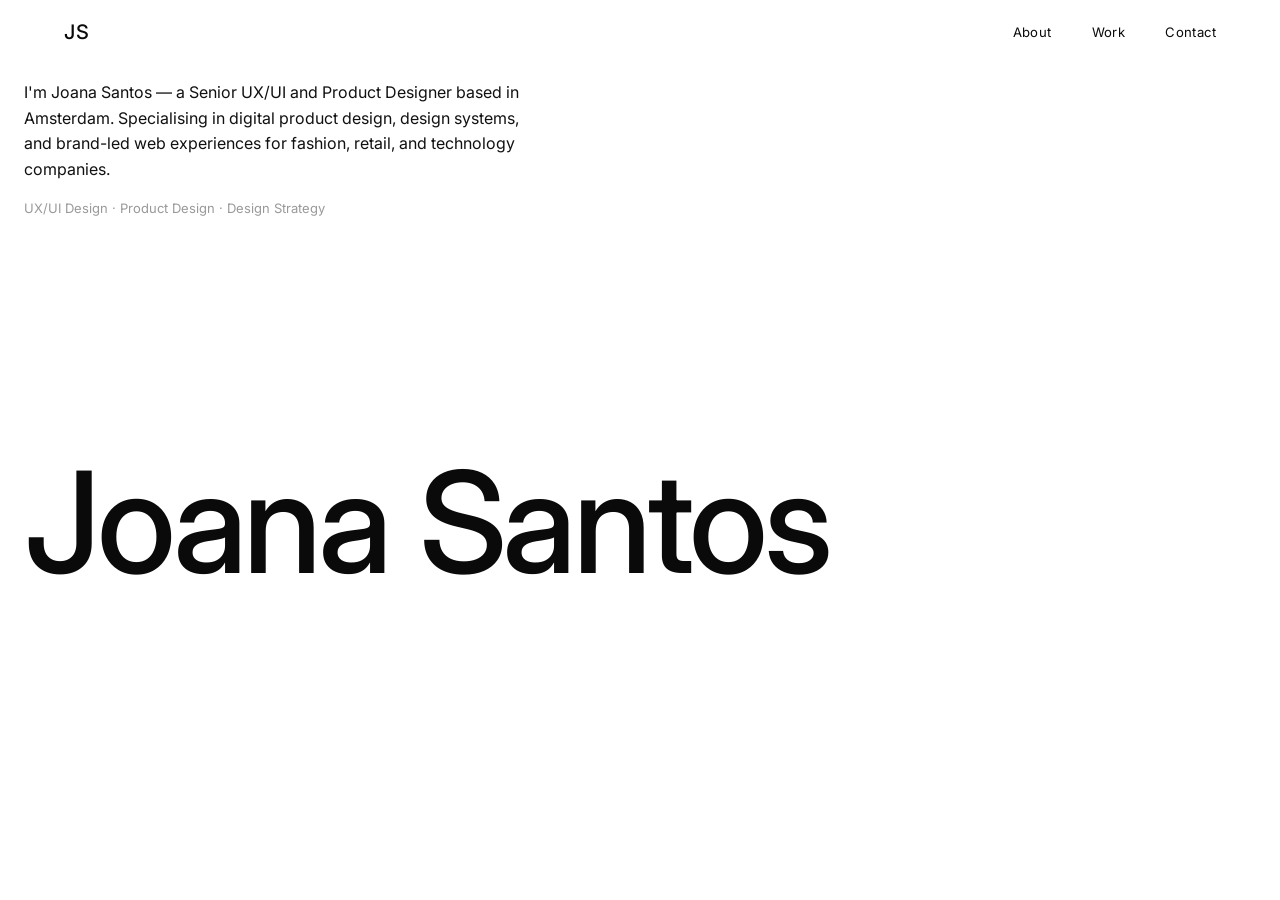
==== index.html @ a2ce0655 "Add files via upload" ====
<!DOCTYPE html>
<html lang="en">
<head>
  <meta charset="UTF-8" />
  <meta name="viewport" content="width=device-width, initial-scale=1.0" />
  <title>Joana Santos — UX/UI & Product Designer</title>
  <meta name="description" content="Senior UX/UI & Product Designer based in Amsterdam. Specialising in UX design, product design, and design systems." />
  <link rel="preconnect" href="https://fonts.googleapis.com" />
  <link rel="preconnect" href="https://fonts.gstatic.com" crossorigin />
  <link href="https://fonts.googleapis.com/css2?family=Inter:wght@300;400;500;600;700&display=swap" rel="stylesheet" />
  <link rel="stylesheet" href="style.css" />
</head>
<body>

  <!-- NAV -->
  <nav class="nav" id="nav" role="navigation" aria-label="Main navigation">
    <div class="nav__inner">
      <a href="#" class="nav__logo" aria-label="Joana Santos — home">JS</a>
      <button class="nav__hamburger" id="hamburger" aria-label="Toggle menu" aria-expanded="false" aria-controls="nav-links">
        <span></span>
        <span></span>
      </button>
      <ul class="nav__links" id="nav-links" role="list">
        <li><a href="about.html" class="nav__link">About</a></li>
        <li><a href="work.html" class="nav__link">Work</a></li>
        <li><a href="contact.html" class="nav__link">Contact</a></li>
      </ul>
    </div>
  </nav>

  <!-- Mobile overlay -->
  <div class="nav__overlay" id="nav-overlay" aria-hidden="true"></div>

  <!-- HERO -->
  <section class="hero" id="hero">
    <div class="hero__top">
      <p class="hero__desc">I'm Joana Santos — a Senior UX/UI and Product Designer based in Amsterdam. Specialising in digital product design, design systems, and brand-led web experiences for fashion, retail, and technology companies.</p>
      <p class="hero__roles">UX/UI Design · Product Design · Design Strategy</p>
    </div>
    <h1 class="hero__name">Joana Santos</h1>
  </section>





  <div style="padding: 3rem var(--gutter); max-width: var(--max-w); margin: 0 auto;">
  </div>

  <script src="script.js"></script>
</body>
</html>
---- style.css ----
/* ============================================================
   JOANA SANTOS — PORTFOLIO
   Kanso-inspired editorial design
   ============================================================ */

/* ------------------------------------------------------------
   CUSTOM PROPERTIES
------------------------------------------------------------ */
:root {
  --bg:        #FFFFFF;
  --bg-alt:    #F5F3EE;
  --text:      #0A0A0A;
  --muted:     #6B6862;
  --border:    #E0DDD8;

  --sans:      'Inter', sans-serif;

  --nav-h:     64px;
  --max-w:     1280px;
  --gutter:    clamp(1.25rem, 5vw, 4rem);

  --ease-out:  cubic-bezier(0.22, 1, 0.36, 1);
}

/* ------------------------------------------------------------
   RESET
------------------------------------------------------------ */
*, *::before, *::after {
  box-sizing: border-box;
  margin: 0;
  padding: 0;
}

html {
  scroll-behavior: smooth;
  scroll-padding-top: var(--nav-h);
  font-family: 'Inter', sans-serif;
}

body {
  background: var(--bg);
  color: var(--text);
  font-family: 'Inter', sans-serif;
  font-size: 1rem;
  font-weight: 400;
  line-height: 1.6;
  -webkit-font-smoothing: antialiased;
  -moz-osx-font-smoothing: grayscale;
  overflow-x: hidden;
}

a {
  color: inherit;
  text-decoration: none;
}

img,
svg {
  display: block;
}

button {
  cursor: pointer;
  font-family: inherit;
}

ul {
  list-style: none;
}

/* ------------------------------------------------------------
   LAYOUT UTILS
------------------------------------------------------------ */
.section-inner {
  max-width: var(--max-w);
  margin: 0 auto;
  padding-left: var(--gutter);
  padding-right: var(--gutter);
}

.eyebrow {
  display: block;
  font-size: 0.675rem;
  font-weight: 400;
  letter-spacing: 0.16em;
  text-transform: uppercase;
  color: var(--muted);
  margin-bottom: 1.5rem;
}

/* ------------------------------------------------------------
   FADE-IN SCROLL ANIMATIONS
------------------------------------------------------------ */
.fade-in {
  opacity: 0;
  transform: translateY(28px);
  transition:
    opacity  0.75s var(--ease-out),
    transform 0.75s var(--ease-out);
  will-change: opacity, transform;
}

.fade-in.is-visible {
  opacity: 1;
  transform: translateY(0);
}

/* ------------------------------------------------------------
   NAV
------------------------------------------------------------ */
.nav {
  position: fixed;
  inset: 0 0 auto 0;
  z-index: 200;
  height: var(--nav-h);
  background: rgba(255, 255, 255, 0.88);
  backdrop-filter: blur(16px);
  -webkit-backdrop-filter: blur(16px);
  border-bottom: 1px solid transparent;
  transition: border-color 0.3s ease;
}

.nav.is-scrolled {
  border-bottom-color: var(--border);
}

.nav__inner {
  max-width: var(--max-w);
  margin: 0 auto;
  padding: 0 var(--gutter);
  height: 100%;
  display: flex;
  align-items: center;
  justify-content: space-between;
}

/* Logo */
.nav__logo {
  font-family: 'Inter', sans-serif;
  font-size: 1.25rem;
  font-weight: 500;
  letter-spacing: 0.04em;
  color: var(--text);
  flex-shrink: 0;
  transition: opacity 0.2s ease;
}
.nav__logo:hover { opacity: 0.5; }

/* Desktop links */
.nav__links {
  display: flex;
  align-items: center;
  gap: 2.5rem;
}

.nav__link {
  font-size: 0.82rem;
  font-weight: 400;
  letter-spacing: 0.03em;
  color: var(--text);
  position: relative;
  padding-bottom: 3px;
}

.nav__link::after {
  content: '';
  position: absolute;
  bottom: 0;
  left: 0;
  width: 0;
  height: 1px;
  background: currentColor;
  transition: width 0.35s var(--ease-out);
}
.nav__link:hover::after { width: 100%; }

/* Hamburger */
.nav__hamburger {
  display: none;
  flex-direction: column;
  justify-content: center;
  gap: 6px;
  background: none;
  border: none;
  padding: 8px;
  margin-right: -8px;
  z-index: 201;
}

.nav__hamburger span {
  display: block;
  width: 22px;
  height: 1px;
  background: var(--text);
  transition: transform 0.35s var(--ease-out), opacity 0.2s ease;
  transform-origin: center;
}

.nav__hamburger.is-open span:nth-child(1) {
  transform: translateY(3.5px) rotate(45deg);
}
.nav__hamburger.is-open span:nth-child(2) {
  transform: translateY(-3.5px) rotate(-45deg);
}

/* Mobile overlay */
.nav__overlay {
  display: none;
  position: fixed;
  inset: 0;
  background: rgba(10, 10, 10, 0.3);
  backdrop-filter: blur(2px);
  z-index: 198;
  opacity: 0;
  transition: opacity 0.35s ease;
}
.nav__overlay.is-visible {
  opacity: 1;
}

/* ------------------------------------------------------------
   HERO
------------------------------------------------------------ */
.hero {
  min-height: auto;
  padding: 80px 24px 40px 24px;
  display: flex;
  flex-direction: column;
  justify-content: space-between;
  gap: 0;
}

.hero__top {
  align-self: flex-start;
}

.hero__desc {
  max-width: 520px;
  font-size: 16px;
  font-weight: 400;
  color: #111111;
  line-height: 1.6;
}

.hero__roles {
  font-size: 13px;
  font-weight: 400;
  color: #999999;
  margin-top: 16px;
}

.hero__name {
  align-self: flex-start;
  font-family: 'Inter', sans-serif;
  font-size: clamp(60px, 11vw, 150px);
  font-weight: 500;
  line-height: 0.9;
  letter-spacing: -0.03em;
  color: #0A0A0A;
  margin: 0;
  margin-top: 240px;
}




/* ------------------------------------------------------------
   WORK
------------------------------------------------------------ */
.work {
  background: #FFFFFF;
}

.work-grid {
  display: grid;
  grid-template-columns: 1fr 1fr;
  gap: 0;
}

.work-item {
  position: relative;
  aspect-ratio: 4 / 3;
  overflow: hidden;
  cursor: pointer;
}

.work-item--featured {
  grid-column: 1 / -1;
  aspect-ratio: 16 / 7;
}

.work-placeholder {
  width: 100%;
  height: 100%;
}

.work-img {
  position: absolute;
  inset: 0;
  width: 100%;
  height: 100%;
  object-fit: cover;
}

.work-overlay {
  position: absolute;
  inset: 0;
  background: rgba(0, 0, 0, 0.5);
  display: flex;
  flex-direction: column;
  align-items: center;
  justify-content: center;
  gap: 8px;
  opacity: 0;
  transition: opacity 0.3s ease;
}

.work-item:hover .work-overlay {
  opacity: 1;
}

.work-title {
  font-family: 'Inter', sans-serif;
  font-size: 24px;
  font-weight: 500;
  color: #ffffff;
}

.work-meta {
  font-family: 'Inter', sans-serif;
  font-size: 13px;
  font-weight: 400;
  color: rgba(255, 255, 255, 0.7);
}

/* ------------------------------------------------------------
   FOOTER
------------------------------------------------------------ */
.footer {
  background: var(--text);
  color: var(--bg);
  padding: clamp(5rem, 10vw, 10rem) 0 clamp(2rem, 4vw, 3rem);
}

.footer__top {
  display: flex;
  justify-content: space-between;
  align-items: flex-end;
  gap: 2rem;
  flex-wrap: wrap;
  padding-bottom: clamp(3rem, 5vw, 5rem);
  border-bottom: 1px solid rgba(255,255,255,0.1);
  margin-bottom: 2.5rem;
}

.footer__heading {
  font-family: 'Inter', sans-serif;
  font-size: clamp(3.5rem, 9vw, 10rem);
  font-weight: 500;
  line-height: 0.9;
  letter-spacing: -0.03em;
  color: var(--bg);
}

.footer__heading em {
  font-style: normal;
  opacity: 0.4;
}

.footer__email {
  font-size: clamp(0.85rem, 1.1vw, 1rem);
  font-weight: 400;
  color: rgba(255,255,255,0.55);
  border-bottom: 1px solid rgba(255,255,255,0.2);
  padding-bottom: 4px;
  transition: color 0.25s ease, border-color 0.25s ease;
  white-space: nowrap;
  align-self: flex-end;
}

.footer__email:hover {
  color: var(--bg);
  border-bottom-color: var(--bg);
}

.footer__bottom {
  display: flex;
  justify-content: space-between;
  align-items: center;
  gap: 1rem;
}

.footer__wordmark {
  font-family: 'Inter', sans-serif;
  font-size: 1rem;
  font-weight: 500;
  color: var(--bg);
}

.footer__contact {
  display: flex;
  gap: 1.5rem;
}

.footer__contact-link {
  font-size: 14px;
  font-weight: 400;
  color: inherit;
  text-decoration: none;
}

.footer__contact-link:hover {
  text-decoration: underline;
}

.footer__copy {
  font-size: 0.72rem;
  color: rgba(255,255,255,0.3);
  letter-spacing: 0.06em;
}

/* ------------------------------------------------------------
   CASE STUDY — VISUAL GALLERY COMPONENTS
   Used across all project case study pages
------------------------------------------------------------ */

/* Hero figure — replaces plain colour div once images are ready */
.cs-hero-fig {
  width: 100%;
  aspect-ratio: 16 / 7;
  overflow: hidden;
  margin-bottom: clamp(4rem, 8vw, 7rem);
  background: var(--bg-alt);
}
.cs-hero-fig img {
  width: 100%;
  height: 100%;
  object-fit: cover;
  display: block;
}

/* Full-bleed visual — sits outside any section-inner */
.cs-vis-full {
  width: 100%;
  overflow: hidden;
  margin: clamp(3.5rem, 7vw, 6rem) 0;
  background: var(--bg-alt);
}
.cs-vis-full img {
  width: 100%;
  height: auto;
  display: block;
  min-height: 400px;
  object-fit: cover;
}

/* Wide visual — inside section-inner but outside cs-body (up to ~1280px) */
.cs-vis-wide {
  overflow: hidden;
  margin-top: clamp(3rem, 6vw, 5rem);
  background: var(--bg-alt);
}
.cs-vis-wide img {
  width: 100%;
  height: auto;
  display: block;
  min-height: 300px;
  object-fit: cover;
}

/* 2-column pair */
.cs-vis-pair {
  display: grid;
  grid-template-columns: 1fr 1fr;
  gap: 12px;
  margin-top: clamp(3rem, 6vw, 5rem);
}
.cs-vis-pair figure {
  background: var(--bg-alt);
  overflow: hidden;
}
.cs-vis-pair figure img {
  width: 100%;
  height: 100%;
  aspect-ratio: 16 / 10;
  display: block;
  object-fit: cover;
}

/* 3-column trio */
.cs-vis-trio {
  display: grid;
  grid-template-columns: 1fr 1fr 1fr;
  gap: 12px;
  margin: clamp(3rem, 6vw, 5rem) 0;
}
.cs-vis-trio figure {
  background: var(--bg-alt);
  overflow: hidden;
}
.cs-vis-trio figure img {
  width: 100%;
  height: auto;
  display: block;
  min-height: 280px;
  object-fit: cover;
}

/* Caption */
.cs-vis-caption {
  font-size: 0.72rem;
  color: var(--muted);
  letter-spacing: 0.02em;
  margin-top: 0.5rem;
  line-height: 1.5;
}

/* ------------------------------------------------------------
   RESPONSIVE — TABLET (≤ 900px)
------------------------------------------------------------ */

/* ------------------------------------------------------------
   RESPONSIVE — MOBILE (≤ 680px)
------------------------------------------------------------ */
@media (max-width: 680px) {

  /* Visual gallery — stack on mobile */
  .cs-vis-pair,
  .cs-vis-trio {
    grid-template-columns: 1fr;
    gap: 8px;
  }

  /* NAV — logo left, hamburger right */
  .nav__hamburger {
    display: flex;
  }

  .nav__links {
    position: fixed;
    inset: 0 0 0 auto;
    width: min(300px, 85vw);
    height: 100%;
    background: var(--bg);
    border-left: 1px solid var(--border);
    flex-direction: column;
    align-items: flex-start;
    justify-content: center;
    padding: 2.5rem 2rem;
    gap: 1.75rem;
    transform: translateX(100%);
    transition: transform 0.4s var(--ease-out);
    z-index: 199;
    overflow-y: auto;
  }

  .nav__links.is-open {
    transform: translateX(0);
  }

  .nav__overlay {
    display: block;
  }

  .nav__link {
    font-family: 'Inter', sans-serif;
    font-size: 1.75rem;
    font-weight: 400;
    letter-spacing: -0.01em;
    line-height: 1.1;
  }

  .nav__link::after {
    display: none;
  }

  /* HERO */
  .hero {
    padding: 80px 16px 32px 16px;
    gap: 28px;
  }

  .hero__desc {
    max-width: 100%;
  }

  .hero__name {
    font-size: clamp(48px, 14vw, 120px);
  }



  /* FOOTER — stacked, dark background */
  .footer__top {
    flex-direction: column;
    align-items: flex-start;
    gap: 2rem;
  }

  .footer__heading {
    font-size: clamp(3rem, 14vw, 6rem);
    font-weight: 500;
  }

  .footer__email {
    align-self: flex-start;
    font-size: 0.875rem;
    font-weight: 400;
  }

  .footer__wordmark {
    font-weight: 500;
  }

  .footer__copy {
    font-weight: 400;
  }
}

/* ------------------------------------------------------------
   REDUCED MOTION
------------------------------------------------------------ */
@media (prefers-reduced-motion: reduce) {
  .fade-in {
    opacity: 1;
    transform: none;
    transition: none;
  }

  html {
    scroll-behavior: auto;
  }
}
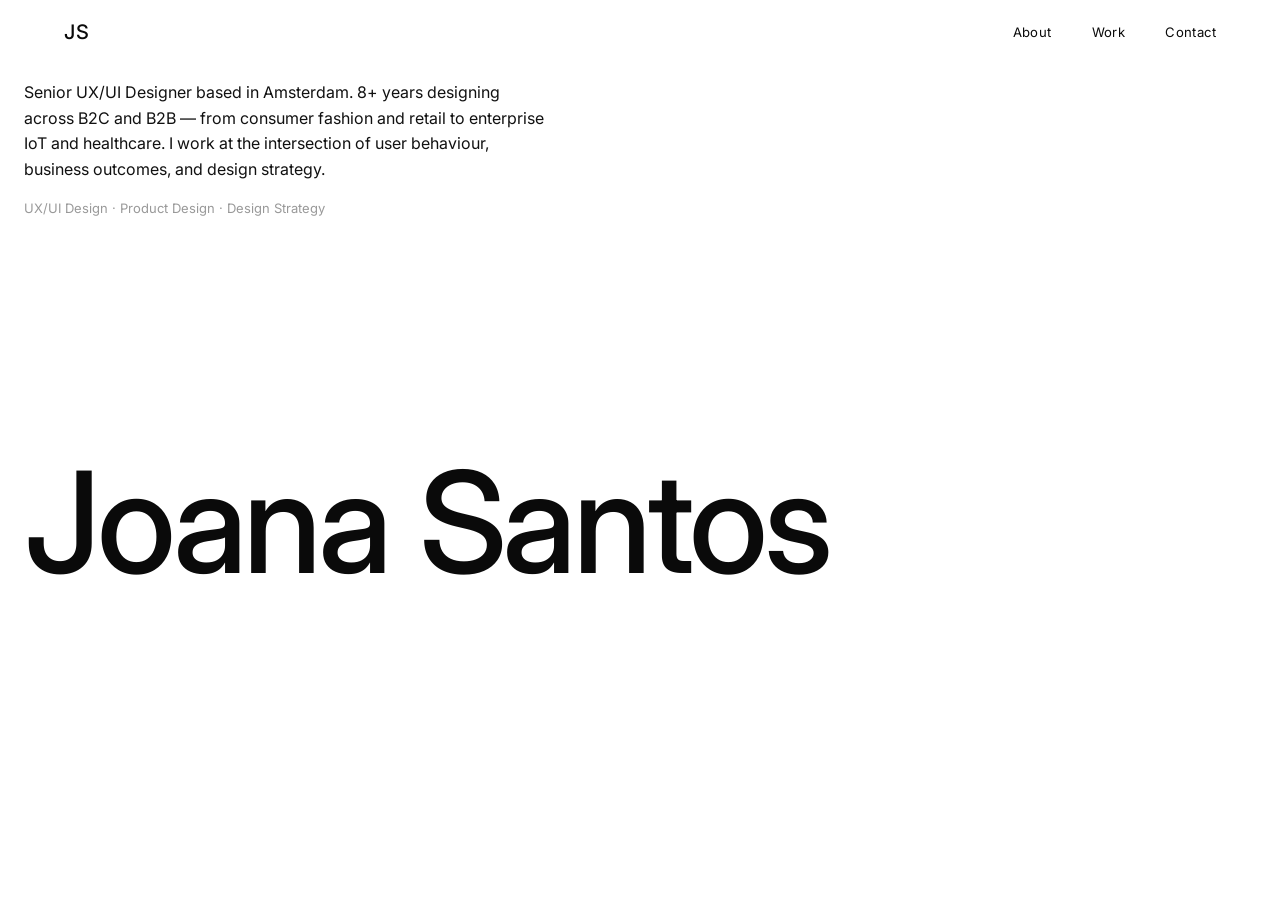
==== commit bfa0d270: "Add files via upload" ====
--- a/index.html
+++ b/index.html
@@ -21,9 +21,9 @@
         <span></span>
       </button>
       <ul class="nav__links" id="nav-links" role="list">
-        <li><a href="about.html" class="nav__link">About</a></li>
-        <li><a href="work.html" class="nav__link">Work</a></li>
-        <li><a href="contact.html" class="nav__link">Contact</a></li>
+        <li><a href="/about" class="nav__link">About</a></li>
+        <li><a href="/work" class="nav__link">Work</a></li>
+        <li><a href="/contact" class="nav__link">Contact</a></li>
       </ul>
     </div>
   </nav>
@@ -34,7 +34,7 @@
   <!-- HERO -->
   <section class="hero" id="hero">
     <div class="hero__top">
-      <p class="hero__desc">I'm Joana Santos — a Senior UX/UI and Product Designer based in Amsterdam. Specialising in digital product design, design systems, and brand-led web experiences for fashion, retail, and technology companies.</p>
+      <p class="hero__desc">Senior UX/UI Designer based in Amsterdam. 8+ years designing across B2C and B2B — from consumer fashion and retail to enterprise IoT and healthcare. I work at the intersection of user behaviour, business outcomes, and design strategy.</p>
       <p class="hero__roles">UX/UI Design · Product Design · Design Strategy</p>
     </div>
     <h1 class="hero__name">Joana Santos</h1>
--- a/style.css
+++ b/style.css
@@ -177,6 +177,7 @@
 /* Hamburger */
 .nav__hamburger {
   display: none;
+  /* shown via media query */
   flex-direction: column;
   justify-content: center;
   gap: 6px;
@@ -313,6 +314,7 @@
   gap: 8px;
   opacity: 0;
   transition: opacity 0.3s ease;
+  pointer-events: none;
 }
 
 .work-item:hover .work-overlay {
@@ -518,6 +520,65 @@
 /* ------------------------------------------------------------
    RESPONSIVE — TABLET (≤ 900px)
 ------------------------------------------------------------ */
+@media (max-width: 900px) {
+  .work-grid {
+    grid-template-columns: 1fr;
+  }
+
+  .work-item--featured {
+    grid-column: 1;
+    aspect-ratio: 4 / 3;
+  }
+
+  /* Switch to hamburger */
+  .nav__hamburger {
+    display: flex;
+  }
+
+  /* Full-screen overlay menu */
+  .nav__links {
+    position: fixed;
+    inset: 0;
+    width: 100%;
+    height: 100vh;
+    background: var(--bg);
+    flex-direction: column;
+    align-items: flex-start;
+    justify-content: flex-end;
+    padding: 0 var(--gutter) clamp(3rem, 8vh, 5rem);
+    gap: clamp(1.5rem, 4vh, 2.5rem);
+    opacity: 0;
+    pointer-events: none;
+    transition: opacity 0.35s var(--ease-out);
+    z-index: 199;
+  }
+
+  .nav__links.is-open {
+    opacity: 1;
+    pointer-events: auto;
+  }
+
+  .nav__overlay {
+    display: none; /* not needed — menu IS the overlay */
+  }
+
+  .nav__link {
+    font-size: clamp(2.5rem, 8vw, 4rem);
+    font-weight: 400;
+    letter-spacing: -0.03em;
+    line-height: 1.05;
+    color: var(--text);
+  }
+
+  .nav__link::after {
+    display: none;
+  }
+
+  /* Hamburger turns white when menu is open */
+  .nav__hamburger.is-open span {
+    background: var(--text);
+  }
+}
 
 /* ------------------------------------------------------------
    RESPONSIVE — MOBILE (≤ 680px)
@@ -531,89 +592,100 @@
     gap: 8px;
   }
 
-  /* NAV — logo left, hamburger right */
-  .nav__hamburger {
-    display: flex;
-  }
-
-  .nav__links {
-    position: fixed;
-    inset: 0 0 0 auto;
-    width: min(300px, 85vw);
-    height: 100%;
-    background: var(--bg);
-    border-left: 1px solid var(--border);
-    flex-direction: column;
-    align-items: flex-start;
-    justify-content: center;
-    padding: 2.5rem 2rem;
-    gap: 1.75rem;
-    transform: translateX(100%);
-    transition: transform 0.4s var(--ease-out);
-    z-index: 199;
-    overflow-y: auto;
-  }
-
-  .nav__links.is-open {
-    transform: translateX(0);
-  }
-
-  .nav__overlay {
-    display: block;
-  }
-
-  .nav__link {
-    font-family: 'Inter', sans-serif;
-    font-size: 1.75rem;
-    font-weight: 400;
-    letter-spacing: -0.01em;
-    line-height: 1.1;
-  }
-
-  .nav__link::after {
-    display: none;
-  }
-
   /* HERO */
   .hero {
-    padding: 80px 16px 32px 16px;
-    gap: 28px;
+    padding: 80px 16px 40px 16px;
+    gap: 0;
   }
 
   .hero__desc {
     max-width: 100%;
+    font-size: 15px;
   }
 
   .hero__name {
-    font-size: clamp(48px, 14vw, 120px);
-  }
-
-
-
-  /* FOOTER — stacked, dark background */
-  .footer__top {
-    flex-direction: column;
-    align-items: flex-start;
-    gap: 2rem;
-  }
-
-  .footer__heading {
-    font-size: clamp(3rem, 14vw, 6rem);
-    font-weight: 500;
-  }
-
-  .footer__email {
-    align-self: flex-start;
-    font-size: 0.875rem;
-    font-weight: 400;
-  }
-
-  .footer__wordmark {
-    font-weight: 500;
-  }
-
-  .footer__copy {
-    font-weight: 400;
+    font-size: clamp(52px, 15vw, 100px);
+    margin-top: 80px;
+  }
+
+  /* WORK GRID */
+  .work-grid {
+    grid-template-columns: 1fr;
+  }
+
+  .work-item--featured {
+    grid-column: 1;
+    aspect-ratio: 4 / 3;
+  }
+
+  /* Always show overlay on mobile (no hover) */
+  .work-overlay {
+    opacity: 1;
+    background: rgba(0, 0, 0, 0.35);
+  }
+
+  .work-title {
+    font-size: 18px;
+  }
+
+  .work-meta {
+    font-size: 11px;
+  }
+
+  /* STAT STRIP — stack vertically */
+  .cs-stat-strip {
+    grid-template-columns: 1fr !important;
+  }
+
+  .cs-stat-strip > div {
+    border-right: none !important;
+    border-bottom: 1px solid var(--border);
+    padding: 2rem 0 !important;
+  }
+
+  .cs-stat-strip > div:last-child {
+    border-bottom: none;
+  }
+
+  /* CASE STUDY — shared components */
+
+  /* Header */
+  .cs-header {
+    padding: 2rem 0 2.5rem;
+  }
+
+  /* Section spacing */
+  .cs-section {
+    margin-bottom: clamp(2.5rem, 6vw, 4rem);
+  }
+
+  /* Insight bleed — use fixed 16px gutter on mobile */
+  .cs-insight {
+    margin-left: -16px !important;
+    margin-right: -16px !important;
+    padding-left: 16px !important;
+    padding-right: 16px !important;
+  }
+
+  /* Full-bleed visual — reduce min-height */
+  .cs-vis-full img {
+    min-height: 220px;
+  }
+
+  /* 2x2 dark screens grid → single column */
+  .cs-screens-grid {
+    grid-template-columns: 1fr !important;
+    gap: 1rem !important;
+  }
+
+  /* Next project — tighten */
+  .cs-next {
+    padding: 2rem 0;
+    gap: 1rem;
+  }
+
+  .cs-next__title {
+    font-size: 1rem;
   }
 }
 
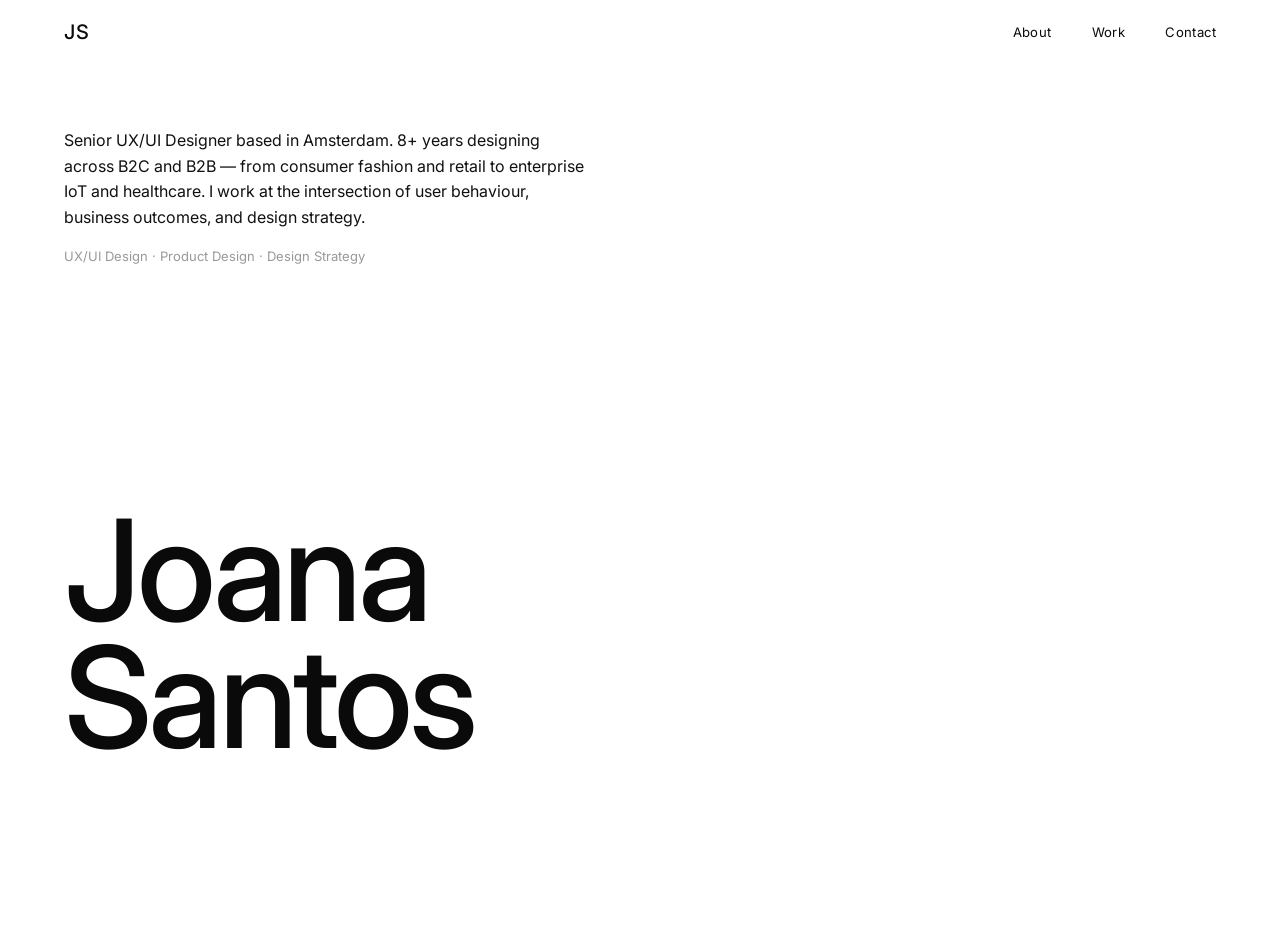
==== commit 0c5fdd64: "Add files via upload" ====
--- a/index.html
+++ b/index.html
@@ -37,7 +37,7 @@
       <p class="hero__desc">Senior UX/UI Designer based in Amsterdam. 8+ years designing across B2C and B2B — from consumer fashion and retail to enterprise IoT and healthcare. I work at the intersection of user behaviour, business outcomes, and design strategy.</p>
       <p class="hero__roles">UX/UI Design · Product Design · Design Strategy</p>
     </div>
-    <h1 class="hero__name">Joana Santos</h1>
+    <h1 class="hero__name">Joana<br>Santos</h1>
   </section>
 
 
--- a/style.css
+++ b/style.css
@@ -224,7 +224,9 @@
 ------------------------------------------------------------ */
 .hero {
   min-height: auto;
-  padding: 80px 24px 40px 24px;
+  padding: calc(var(--nav-h) + clamp(2rem, 5vw, 4rem)) var(--gutter) clamp(3rem, 6vw, 5rem);
+  max-width: var(--max-w);
+  margin: 0 auto;
   display: flex;
   flex-direction: column;
   justify-content: space-between;
@@ -545,8 +547,8 @@
     flex-direction: column;
     align-items: flex-start;
     justify-content: flex-end;
-    padding: 0 var(--gutter) clamp(3rem, 8vh, 5rem);
-    gap: clamp(1.5rem, 4vh, 2.5rem);
+    padding: 0 var(--gutter) clamp(2.5rem, 6vh, 4rem);
+    gap: clamp(1rem, 3vh, 2rem);
     opacity: 0;
     pointer-events: none;
     transition: opacity 0.35s var(--ease-out);
@@ -563,10 +565,10 @@
   }
 
   .nav__link {
-    font-size: clamp(2.5rem, 8vw, 4rem);
+    font-size: clamp(2rem, 10vw, 3.5rem);
     font-weight: 400;
     letter-spacing: -0.03em;
-    line-height: 1.05;
+    line-height: 1.1;
     color: var(--text);
   }
 
@@ -594,7 +596,7 @@
 
   /* HERO */
   .hero {
-    padding: 80px 16px 40px 16px;
+    padding: calc(var(--nav-h) + 1.5rem) 16px 3rem;
     gap: 0;
   }
 
@@ -604,8 +606,8 @@
   }
 
   .hero__name {
-    font-size: clamp(52px, 15vw, 100px);
-    margin-top: 80px;
+    font-size: clamp(72px, 22vw, 120px);
+    margin-top: clamp(3rem, 10vw, 5rem);
   }
 
   /* WORK GRID */
